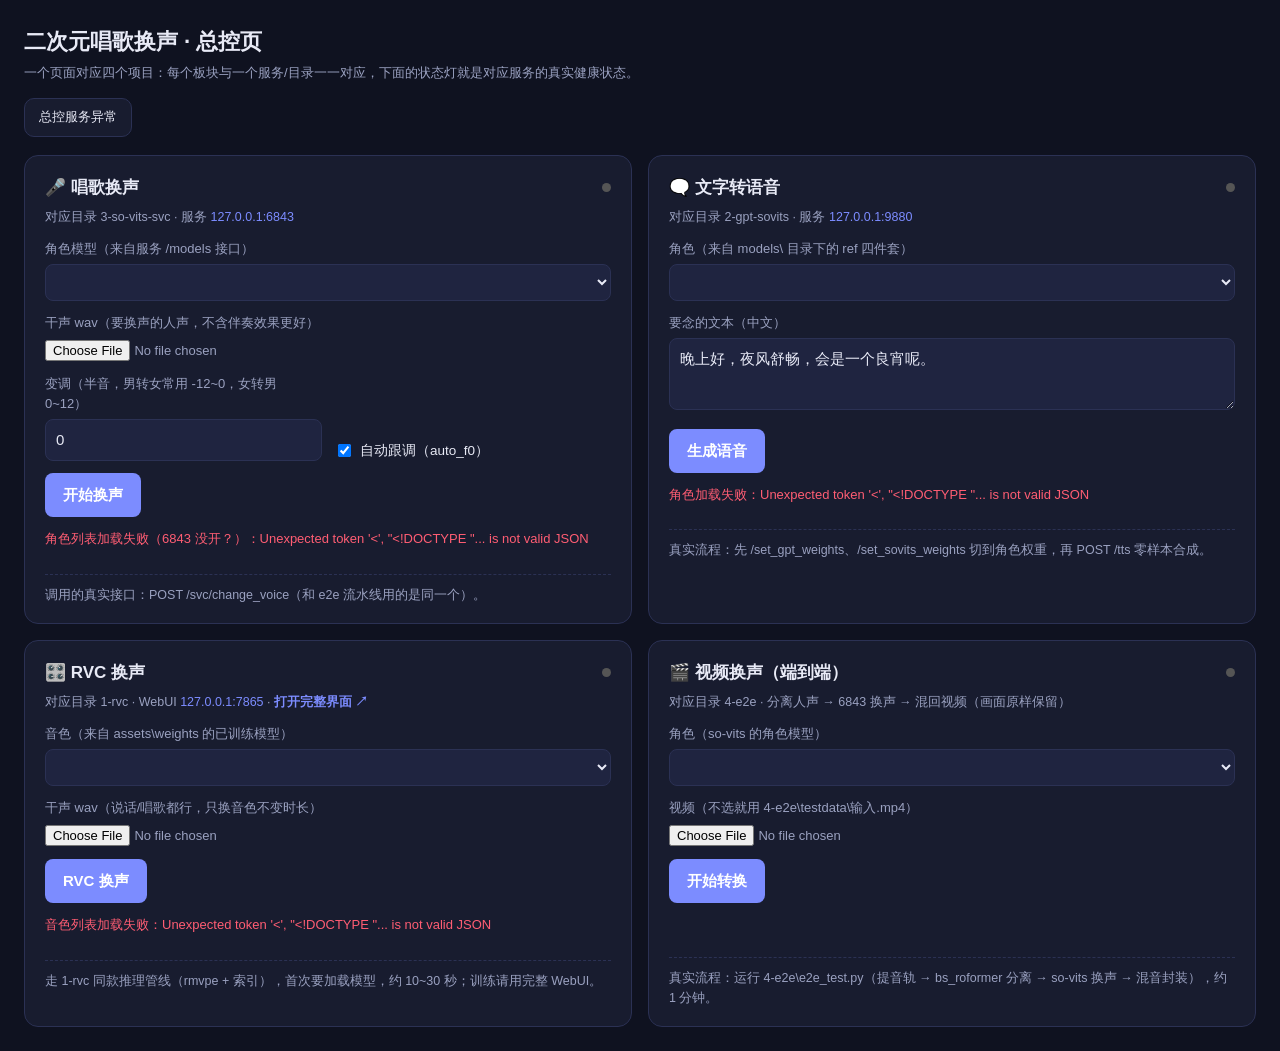
==== 0-web/static/index.html @ 243987b7 "init: 二次元唱歌换声系统（总控页 + so-vits/RVC/GPT-SoVITS 封装 + 视频换声端到端）" ====
<!DOCTYPE html>
<html lang="zh-CN">
<head>
<meta charset="utf-8">
<meta name="viewport" content="width=device-width, initial-scale=1">
<title>二次元唱歌换声 · 总控页</title>
<style>
  :root {
    --bg: #0f1220; --card: #181c2f; --card2: #1f2440; --line: #2b3154;
    --tx: #e8eaf6; --dim: #9aa1c0; --ok: #3ddc84; --bad: #ff5d73; --warn: #ffc24b;
    --acc: #7c8cff;
  }
  * { box-sizing: border-box; }
  body {
    margin: 0; padding: 24px; background: var(--bg); color: var(--tx);
    font: 15px/1.6 "Microsoft YaHei", "PingFang SC", sans-serif;
  }
  header { max-width: 1280px; margin: 0 auto 18px; }
  h1 { font-size: 22px; margin: 0 0 4px; }
  .sub { color: var(--dim); font-size: 13px; }
  .pills { display: flex; flex-wrap: wrap; gap: 10px; margin-top: 14px; }
  .pill {
    display: flex; align-items: center; gap: 8px; background: var(--card);
    border: 1px solid var(--line); border-radius: 10px; padding: 8px 14px; font-size: 13px;
  }
  .pill b { font-weight: 600; }
  .pill .u { color: var(--dim); font-size: 12px; }
  .dot { width: 9px; height: 9px; border-radius: 50%; background: #555; flex: none; }
  .dot.on { background: var(--ok); box-shadow: 0 0 6px var(--ok); }
  .dot.off { background: var(--bad); }
  .grid {
    max-width: 1280px; margin: 0 auto; display: grid; gap: 16px;
    grid-template-columns: repeat(auto-fit, minmax(420px, 1fr));
  }
  .card {
    background: var(--card); border: 1px solid var(--line); border-radius: 14px;
    padding: 18px 20px; display: flex; flex-direction: column; gap: 12px;
  }
  .card h2 { margin: 0; font-size: 17px; display: flex; align-items: center; gap: 10px; }
  .card h2 .dot { margin-left: auto; }
  .meta { color: var(--dim); font-size: 12.5px; margin-top: -6px; }
  .meta a { color: var(--acc); text-decoration: none; }
  label { font-size: 13px; color: var(--dim); display: block; margin: 0 0 4px; }
  select, input[type=text], input[type=number], textarea {
    width: 100%; background: var(--card2); color: var(--tx); border: 1px solid var(--line);
    border-radius: 8px; padding: 8px 10px; font: inherit;
  }
  textarea { resize: vertical; min-height: 72px; }
  input[type=file] { color: var(--dim); font-size: 13px; width: 100%; }
  .row { display: flex; gap: 12px; }
  .row > div { flex: 1; }
  .chk { display: flex; align-items: center; gap: 6px; font-size: 13.5px; color: var(--tx); }
  .chk input { width: auto; }
  button {
    background: var(--acc); color: #fff; border: 0; border-radius: 8px;
    padding: 10px 18px; font: inherit; font-weight: 600; cursor: pointer;
  }
  button:disabled { opacity: .45; cursor: not-allowed; }
  button.ghost {
    background: transparent; border: 1px solid var(--line); color: var(--tx);
    font-weight: 400; text-decoration: none; display: inline-block;
  }
  .msg { font-size: 13px; min-height: 18px; white-space: pre-wrap; color: var(--dim); }
  .msg.err { color: var(--bad); }
  .msg.ok { color: var(--ok); }
  audio, video { width: 100%; border-radius: 8px; }
  video { max-height: 260px; background: #000; }
  .dl { font-size: 13px; }
  .dl a { color: var(--acc); }
  .hint { color: var(--dim); font-size: 12.5px; border-top: 1px dashed var(--line); padding-top: 10px; }
  pre.log {
    background: #0b0e1a; border: 1px solid var(--line); border-radius: 8px;
    padding: 10px; font-size: 12px; max-height: 150px; overflow: auto;
    white-space: pre-wrap; color: #b9c2e8; margin: 0;
  }
</style>
</head>
<body>
<header>
  <h1>二次元唱歌换声 · 总控页</h1>
  <div class="sub">一个页面对应四个项目：每个板块与一个服务/目录一一对应，下面的状态灯就是对应服务的真实健康状态。</div>
  <div class="pills" id="pills">加载中…</div>
</header>

<div class="grid">

  <!-- 板块 1：so-vits 唱歌换声 -->
  <section class="card" id="card-svc">
    <h2>🎤 唱歌换声 <span class="dot" id="dot-svc"></span></h2>
    <div class="meta">对应目录 3-so-vits-svc · 服务 <a href="http://127.0.0.1:6843" target="_blank">127.0.0.1:6843</a></div>
    <div>
      <label>角色模型（来自服务 /models 接口）</label>
      <select id="svc-role"></select>
    </div>
    <div>
      <label>干声 wav（要换声的人声，不含伴奏效果更好）</label>
      <input type="file" id="svc-file" accept="audio/wav,audio/*">
    </div>
    <div class="row">
      <div>
        <label>变调（半音，男转女常用 -12~0，女转男 0~12）</label>
        <input type="number" id="svc-transpose" value="0" step="1">
      </div>
      <div style="align-self:end">
        <span class="chk"><input type="checkbox" id="svc-autof0" checked> 自动跟调（auto_f0）</span>
      </div>
    </div>
    <div><button id="svc-go">开始换声</button></div>
    <div class="msg" id="svc-msg"></div>
    <div id="svc-result"></div>
    <div class="hint">调用的真实接口：POST /svc/change_voice（和 e2e 流水线用的是同一个）。</div>
  </section>

  <!-- 板块 2：GPT-SoVITS 文字转语音 -->
  <section class="card" id="card-tts">
    <h2>🗨️ 文字转语音 <span class="dot" id="dot-tts"></span></h2>
    <div class="meta">对应目录 2-gpt-sovits · 服务 <a href="http://127.0.0.1:9880" target="_blank">127.0.0.1:9880</a></div>
    <div>
      <label>角色（来自 models\ 目录下的 ref 四件套）</label>
      <select id="tts-role"></select>
    </div>
    <div>
      <label>要念的文本（中文）</label>
      <textarea id="tts-text">晚上好，夜风舒畅，会是一个良宵呢。</textarea>
    </div>
    <div><button id="tts-go">生成语音</button></div>
    <div class="msg" id="tts-msg"></div>
    <div id="tts-result"></div>
    <div class="hint">真实流程：先 /set_gpt_weights、/set_sovits_weights 切到角色权重，再 POST /tts 零样本合成。</div>
  </section>

  <!-- 板块 3：RVC -->
  <section class="card" id="card-rvc">
    <h2>🎛️ RVC 换声 <span class="dot" id="dot-rvc"></span></h2>
    <div class="meta">对应目录 1-rvc · WebUI <a href="http://127.0.0.1:7865" target="_blank">127.0.0.1:7865</a> · <a href="http://127.0.0.1:7865" target="_blank"><b>打开完整界面 ↗</b></a></div>
    <div>
      <label>音色（来自 assets\weights 的已训练模型）</label>
      <select id="rvc-role"></select>
    </div>
    <div>
      <label>干声 wav（说话/唱歌都行，只换音色不变时长）</label>
      <input type="file" id="rvc-file" accept="audio/wav,audio/*">
    </div>
    <div><button id="rvc-go">RVC 换声</button></div>
    <div class="msg" id="rvc-msg"></div>
    <div id="rvc-result"></div>
    <div class="hint">走 1-rvc 同款推理管线（rmvpe + 索引），首次要加载模型，约 10~30 秒；训练请用完整 WebUI。</div>
  </section>

  <!-- 板块 4：端到端视频 -->
  <section class="card" id="card-e2e">
    <h2>🎬 视频换声（端到端） <span class="dot" id="dot-e2e"></span></h2>
    <div class="meta">对应目录 4-e2e · 分离人声 → 6843 换声 → 混回视频（画面原样保留）</div>
    <div>
      <label>角色（so-vits 的角色模型）</label>
      <select id="e2e-role"></select>
    </div>
    <div>
      <label>视频（不选就用 4-e2e\testdata\输入.mp4）</label>
      <input type="file" id="e2e-file" accept="video/mp4,video/*">
    </div>
    <div><button id="e2e-go">开始转换</button></div>
    <div class="msg" id="e2e-msg"></div>
    <pre class="log" id="e2e-log" style="display:none"></pre>
    <div id="e2e-result"></div>
    <div class="hint">真实流程：运行 4-e2e\e2e_test.py（提音轨 → bs_roformer 分离 → so-vits 换声 → 混音封装），约 1 分钟。</div>
  </section>

</div>

<script>
const $ = (id) => document.getElementById(id);
const msg = (id, text, cls) => { const el = $(id); el.textContent = text || ""; el.className = "msg" + (cls ? " " + cls : ""); };

/* ---------- 状态灯：对应四个服务的真实健康 ---------- */
async function refreshStatus() {
  let items;
  try { items = await (await fetch("/api/status")).json(); }
  catch { items = null; }
  const pills = $("pills");
  if (!items) { pills.innerHTML = "<div class='pill'>总控服务异常</div>"; return; }
  pills.innerHTML = "";
  for (const it of items) {
    const d = document.createElement("div");
    d.className = "pill";
    d.innerHTML = "<span class='dot " + (it.up ? "on" : "off") + "'></span><b>" + it.name +
      "</b><span class='u'>" + (it.url ? it.url.replace("http://", "") : "本地流水线") +
      " · " + it.detail + "</span>";
    pills.appendChild(d);
    const dot = $("dot-" + it.id);
    if (dot) { dot.className = "dot " + (it.up ? "on" : "off"); dot.title = it.up ? it.detail : "未启动"; }
  }
}
setInterval(refreshStatus, 8000);

/* ---------- 通用提交 ---------- */
async function postForm(url, fd) {
  const r = await fetch(url, { method: "POST", body: fd });
  if (!r.ok) {
    let m = r.status + " " + r.statusText;
    try { const j = await r.json(); if (j.error) m = j.error; } catch {}
    throw new Error(m);
  }
  return r;
}
function showAudio(boxId, blob, name) {
  const url = URL.createObjectURL(blob);
  $(boxId).innerHTML =
    "<audio controls src='" + url + "'></audio>" +
    "<div class='dl'>下载：<a href='" + url + "' download='" + name + "'>" + name + "</a></div>";
}
function busy(btnId, on, label) {
  const b = $(btnId); b.disabled = on; if (label) b.textContent = label;
}

/* ---------- 板块 1：so-vits 唱歌换声 ---------- */
async function loadSvcRoles() {
  try {
    const names = await (await fetch("/api/svc/models")).json();
    for (const id of ["svc-role", "e2e-role"]) {
      const sel = $(id);
      sel.innerHTML = names.map(n => "<option>" + n + "</option>").join("");
    }
  } catch (e) { msg("svc-msg", "角色列表加载失败（6843 没开？）：" + e.message, "err"); }
}
$("svc-go").onclick = async () => {
  const f = $("svc-file").files[0];
  if (!f) return msg("svc-msg", "先选一个干声 wav 文件", "err");
  const fd = new FormData();
  fd.append("audio", f, f.name);
  fd.append("model", $("svc-role").value);
  fd.append("transpose", $("svc-transpose").value || "0");
  fd.append("auto_f0", $("svc-autof0").checked ? "1" : "0");
  busy("svc-go", true, "换声中…"); msg("svc-msg", "已提交，等模型推理（几十秒内）…");
  try {
    const r = await postForm("/api/svc/change", fd);
    showAudio("svc-result", await r.blob(), "换声_" + $("svc-role").value + ".wav");
    msg("svc-msg", "完成 ✓", "ok");
  } catch (e) { msg("svc-msg", "失败：" + e.message, "err"); }
  busy("svc-go", false, "开始换声");
};

/* ---------- 板块 2：GPT-SoVITS 文字转语音 ---------- */
async function loadTtsRoles() {
  try {
    const roles = await (await fetch("/api/tts/roles")).json();
    $("tts-role").innerHTML = roles.map(r => "<option>" + r.name + "</option>").join("");
    if (roles.length) {
      msg("tts-msg", "参考音频台词：" + roles[0].prompt_text);
    } else {
      msg("tts-msg", "2-gpt-sovits\\models\\ 下没有角色", "err");
    }
  } catch (e) { msg("tts-msg", "角色加载失败：" + e.message, "err"); }
}
$("tts-go").onclick = async () => {
  const text = $("tts-text").value.trim();
  if (!text) return msg("tts-msg", "先输入要念的文本", "err");
  busy("tts-go", true, "合成中…"); msg("tts-msg", "首次要切换角色权重 + 加载模型，请稍候…");
  try {
    const r = await fetch("/api/tts", {
      method: "POST", headers: { "Content-Type": "application/json" },
      body: JSON.stringify({ role: $("tts-role").value, text }),
    });
    if (!r.ok) { const j = await r.json().catch(() => ({})); throw new Error(j.error || r.status); }
    showAudio("tts-result", await r.blob(), "语音_" + $("tts-role").value + ".wav");
    msg("tts-msg", "完成 ✓", "ok");
  } catch (e) { msg("tts-msg", "失败：" + e.message, "err"); }
  busy("tts-go", false, "生成语音");
};

/* ---------- 板块 3：RVC ---------- */
async function loadRvcRoles() {
  try {
    const names = await (await fetch("/api/rvc/roles")).json();
    $("rvc-role").innerHTML = names.map(n => "<option>" + n + "</option>").join("");
  } catch (e) { msg("rvc-msg", "音色列表加载失败：" + e.message, "err"); }
}
$("rvc-go").onclick = async () => {
  const f = $("rvc-file").files[0];
  if (!f) return msg("rvc-msg", "先选一个干声 wav 文件", "err");
  const fd = new FormData();
  fd.append("audio", f, f.name);
  fd.append("weight", $("rvc-role").value);
  busy("rvc-go", true, "换声中…"); msg("rvc-msg", "要启动 1-rvc 推理管线并加载模型，约 10~40 秒…");
  try {
    const r = await postForm("/api/rvc/convert", fd);
    showAudio("rvc-result", await r.blob(), "RVC_" + $("rvc-role").value.replace(/\.pth$/, "") + ".wav");
    msg("rvc-msg", "完成 ✓", "ok");
  } catch (e) { msg("rvc-msg", "失败：" + e.message, "err"); }
  busy("rvc-go", false, "RVC 换声");
};

/* ---------- 板块 4：端到端视频换声 ---------- */
let e2eTimer = null;
function pollE2E() {
  clearInterval(e2eTimer);
  e2eTimer = setInterval(async () => {
    const s = await (await fetch("/api/e2e/status")).json();
    msg("e2e-msg", "状态：" + s.state + " · 已用 " + s.elapsed + "s");
    const log = $("e2e-log");
    log.style.display = "block";
    log.textContent = s.log ? s.log.split("\n").slice(-8).join("\n") : "(等日志…)";
    if (s.state !== "running") {
      clearInterval(e2eTimer);
      busy("e2e-go", false, "开始转换");
      if (s.state === "done" && s.out) {
        const url = "/api/e2e/video?role=" + encodeURIComponent(s.role) + "&t=" + Date.now();
        $("e2e-result").innerHTML =
          "<video controls src='" + url + "'></video>" +
          "<div class='dl'>下载：<a href='" + url + "' download>输出_" + s.role + ".mp4</a>" +
          "（4-e2e\\输出\\输出_" + s.role + ".mp4）</div>";
        msg("e2e-msg", "完成 ✓ 总耗时 " + s.elapsed + "s", "ok");
      } else {
        msg("e2e-msg", "失败，看上面日志尾部（或 0-web\\输出\\e2e_job.log）", "err");
      }
    }
  }, 3000);
}
$("e2e-go").onclick = async () => {
  const fd = new FormData();
  fd.append("role", $("e2e-role").value);
  const f = $("e2e-file").files[0];
  if (f) fd.append("video", f, f.name);
  busy("e2e-go", true, "转换中…");
  msg("e2e-msg", "任务已提交（提音轨 → 分离 → 换声 → 混音封装）…");
  $("e2e-result").innerHTML = "";
  try {
    const r = await postForm("/api/e2e/run", fd);
    if (!(await r.json()).ok) throw new Error("启动失败");
    pollE2E();
  } catch (e) { msg("e2e-msg", "失败：" + e.message, "err"); busy("e2e-go", false, "开始转换"); }
};

/* ---------- 初始化 ---------- */
refreshStatus();
loadSvcRoles().then(() => {});
loadTtsRoles().then(() => {});
loadRvcRoles().then(() => {});
</script>
</body>
</html>
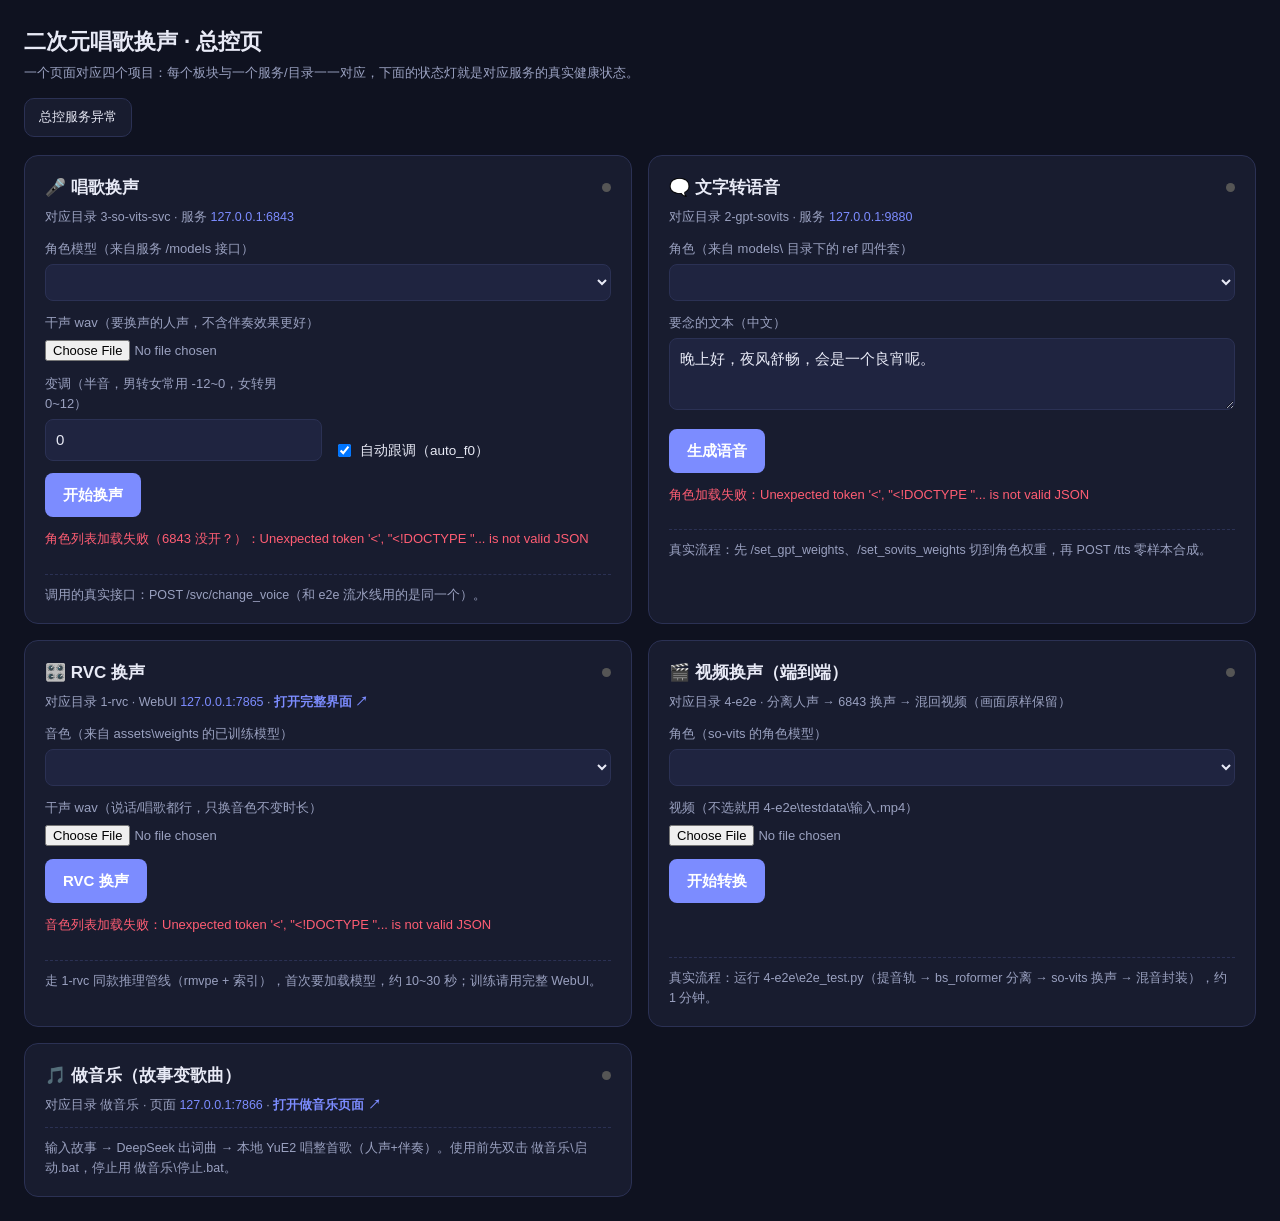
==== commit 0a1f33f4: "test: 逐引擎实测——so-vits/e2e/会唱歌全通过；修复总控页角色列表；补齐 DiffSinger checkpoints；收录 获取旋律 与 做音乐 - 0-web: /api/svc/" ====
--- a/0-web/static/index.html
+++ b/0-web/static/index.html
@@ -164,6 +164,13 @@
     <pre class="log" id="e2e-log" style="display:none"></pre>
     <div id="e2e-result"></div>
     <div class="hint">真实流程：运行 4-e2e\e2e_test.py（提音轨 → bs_roformer 分离 → so-vits 换声 → 混音封装），约 1 分钟。</div>
+  </section>
+
+  <!-- 板块 5：做音乐（故事变歌曲） -->
+  <section class="card" id="card-music">
+    <h2>🎵 做音乐（故事变歌曲） <span class="dot" id="dot-music"></span></h2>
+    <div class="meta">对应目录 做音乐 · 页面 <a href="http://127.0.0.1:7866" target="_blank">127.0.0.1:7866</a> · <a href="http://127.0.0.1:7866" target="_blank"><b>打开做音乐页面 ↗</b></a></div>
+    <div class="hint">输入故事 → DeepSeek 出词曲 → 本地 YuE2 唱整首歌（人声+伴奏）。使用前先双击 做音乐\启动.bat，停止用 做音乐\停止.bat。</div>
   </section>
 
 </div>
